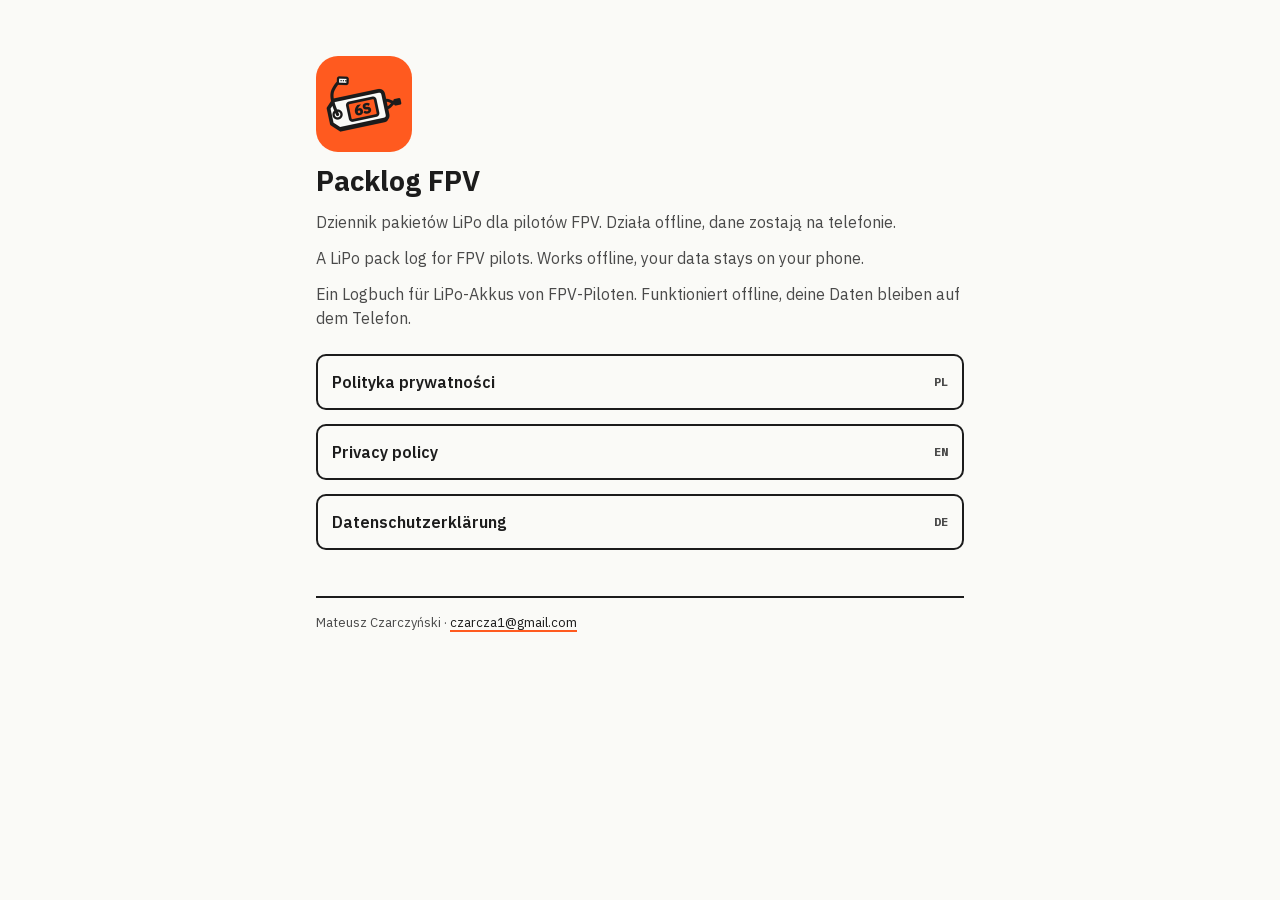
==== index.html @ f6e9d68c "feat: privacy policy in pl, en and de Co-Authored-By: Claude Opus 5.5 <noreply@anthropic.com>" ====
<!doctype html>
<html lang="en">
<head>
<meta charset="utf-8">
<meta name="viewport" content="width=device-width, initial-scale=1">
<meta name="color-scheme" content="light dark">
<title>Packlog FPV</title>
<meta name="description" content="A LiPo pack log for FPV pilots. Works offline, your data stays on your phone.">
<link rel="icon" type="image/png" href="assets/icon-64.png">
<link rel="apple-touch-icon" href="assets/icon-192.png">
<link rel="stylesheet" href="assets/style.css">

</head>
<body>
<main class="page">
<div class="hero"><img src="assets/icon-192.png" alt="Packlog FPV"><h1 style="margin: 0">Packlog FPV</h1><p lang="pl">Dziennik pakietów LiPo dla pilotów FPV. Działa offline, dane zostają na telefonie.</p><p lang="en">A LiPo pack log for FPV pilots. Works offline, your data stays on your phone.</p><p lang="de">Ein Logbuch für LiPo-Akkus von FPV-Piloten. Funktioniert offline, deine Daten bleiben auf dem Telefon.</p></div>
<ul class="links"><li><a href="privacy/pl/" hreflang="pl" lang="pl">Polityka prywatności<span>PL</span></a></li><li><a href="privacy/en/" hreflang="en" lang="en">Privacy policy<span>EN</span></a></li><li><a href="privacy/de/" hreflang="de" lang="de">Datenschutzerklärung<span>DE</span></a></li></ul>
<footer><p>Mateusz Czarczyński · <a href="mailto:czarcza1@gmail.com">czarcza1@gmail.com</a></p></footer>
</main>
</body>
</html>
---- assets/style.css ----
@import url(fonts.css);

:root {
	color-scheme: light dark;
	--bg: #FAFAF7;
	--surface: #FFFFFF;
	--muted: #F0F0EE;
	--text: #1C1C1C;
	--light: #4A4A4A;
	--border: #1C1C1C;
	--primary: #FF5A1F;
	--on-primary: #1C1C1C;
	--on-secondary: #FFFFFF;
}

@media (prefers-color-scheme: dark) {
	:root {
		--bg: #121212;
		--surface: #1C1C1C;
		--muted: #2A2A2A;
		--text: #F2F2EF;
		--light: #B5B5B0;
		--border: #E6E6E3;
		--on-primary: #141414;
		--on-secondary: #141414;
	}
}

* { box-sizing: border-box; }

body {
	margin: 0;
	background: var(--bg);
	color: var(--text);
	font-family: 'IBM Plex Sans', system-ui, -apple-system, sans-serif;
	font-size: 16px;
	line-height: 24px;
	-webkit-text-size-adjust: 100%;
}

.page { max-width: 680px; margin: 0 auto; padding: 24px 16px 48px; }

.top { display: flex; align-items: center; justify-content: space-between; gap: 12px; flex-wrap: wrap; }
.brand { display: inline-flex; align-items: center; gap: 10px; color: var(--text); text-decoration: none; font-size: 17px; line-height: 22px; font-weight: 600; }
.brand img { width: 40px; height: 40px; border-radius: 9px; }

.langs { display: flex; gap: 6px; }
.langs a, .langs span {
	display: inline-flex; align-items: center; height: 32px; padding: 0 10px; border: 2px solid var(--border); border-radius: 8px;
	font-family: 'IBM Plex Mono', ui-monospace, monospace; font-size: 12px; line-height: 16px; font-weight: 700; color: var(--text); text-decoration: none;
}
.langs span { background: var(--text); color: var(--bg); }

h1 { margin: 32px 0 4px; font-size: 28px; line-height: 34px; font-weight: 700; }
h2 { margin: 32px 0 8px; font-size: 20px; line-height: 26px; font-weight: 700; }
.meta { margin: 0; font-size: 13px; line-height: 16px; font-weight: 500; color: var(--light); }

.summary { margin: 24px 0 0; border: 2px solid var(--border); border-radius: 10px; overflow: hidden; }
.summary .bar {
	padding: 9px 12px; background: var(--primary); color: var(--on-primary);
	font-size: 12px; line-height: 16px; font-weight: 700; letter-spacing: 0.96px; text-transform: uppercase;
}
.summary p { margin: 0; padding: 12px 14px; font-weight: 600; }

p { margin: 0 0 12px; }
ul { margin: 0 0 12px; padding-left: 22px; }
li { margin: 0 0 6px; }
strong { font-weight: 600; }
a { color: var(--text); text-decoration-color: var(--primary); text-decoration-thickness: 2px; text-underline-offset: 3px; }

.links { display: flex; flex-direction: column; gap: 8px; margin: 24px 0 0; padding: 0; list-style: none; }
.links a {
	display: flex; align-items: center; justify-content: space-between; min-height: 56px; padding: 8px 14px;
	border: 2px solid var(--border); border-radius: 10px; text-decoration: none; font-weight: 600;
}
.links a span { font-family: 'IBM Plex Mono', ui-monospace, monospace; font-size: 12px; font-weight: 700; color: var(--light); }

.hero { display: flex; flex-direction: column; align-items: flex-start; gap: 12px; margin-top: 32px; }
.hero img { width: 96px; height: 96px; border-radius: 22px; }
.hero p { margin: 0; color: var(--light); }

footer { margin-top: 40px; padding-top: 16px; border-top: 2px solid var(--border); font-size: 13px; line-height: 18px; color: var(--light); }
footer p { margin: 0 0 4px; }
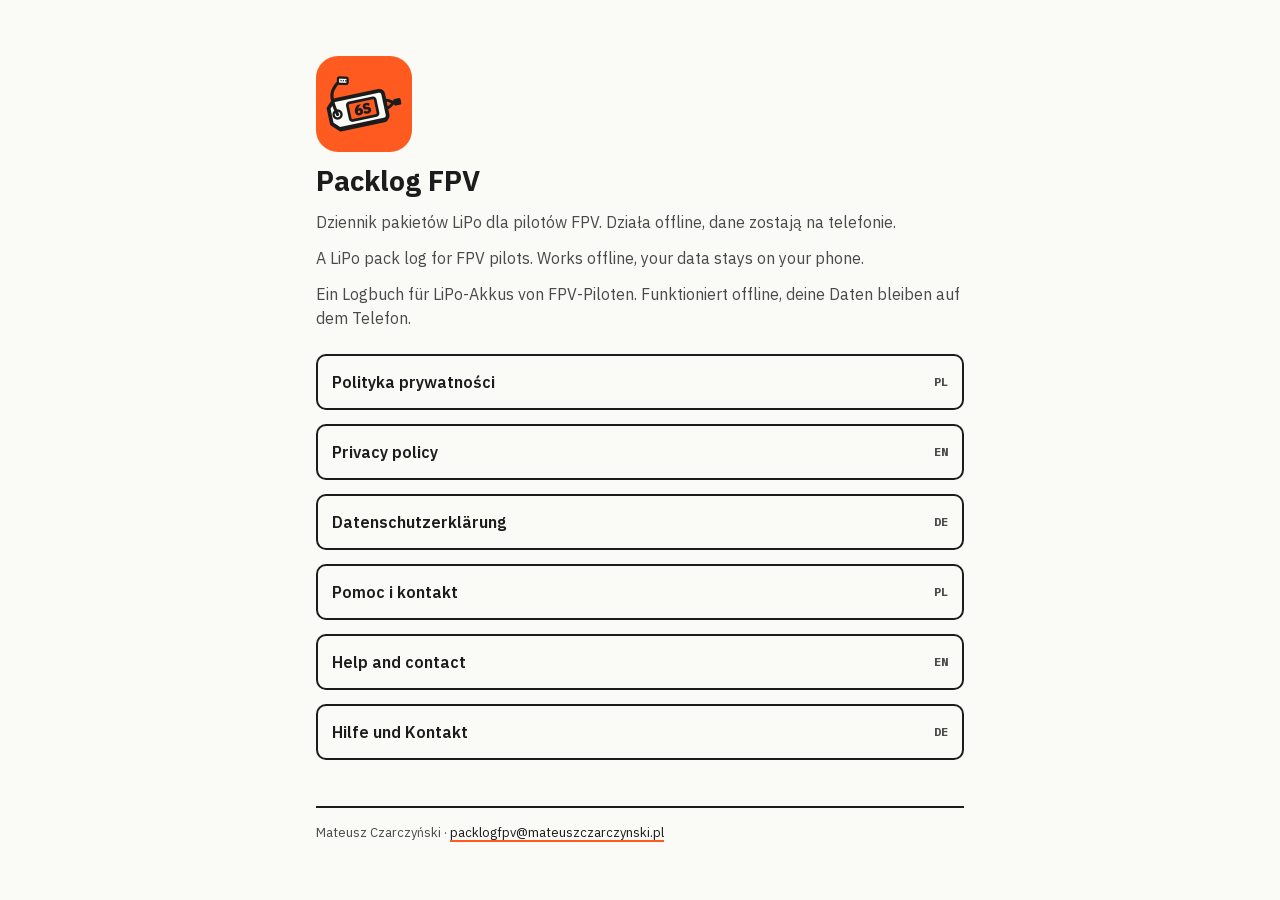
==== commit 9578a8f2: "feat: support page and the app's own contact address Co-Authored-By: Claude Opus 5.5 <noreply@anthro" ====
--- a/index.html
+++ b/index.html
@@ -14,8 +14,8 @@
 <body>
 <main class="page">
 <div class="hero"><img src="assets/icon-192.png" alt="Packlog FPV"><h1 style="margin: 0">Packlog FPV</h1><p lang="pl">Dziennik pakietów LiPo dla pilotów FPV. Działa offline, dane zostają na telefonie.</p><p lang="en">A LiPo pack log for FPV pilots. Works offline, your data stays on your phone.</p><p lang="de">Ein Logbuch für LiPo-Akkus von FPV-Piloten. Funktioniert offline, deine Daten bleiben auf dem Telefon.</p></div>
-<ul class="links"><li><a href="privacy/pl/" hreflang="pl" lang="pl">Polityka prywatności<span>PL</span></a></li><li><a href="privacy/en/" hreflang="en" lang="en">Privacy policy<span>EN</span></a></li><li><a href="privacy/de/" hreflang="de" lang="de">Datenschutzerklärung<span>DE</span></a></li></ul>
-<footer><p>Mateusz Czarczyński · <a href="mailto:czarcza1@gmail.com">czarcza1@gmail.com</a></p></footer>
+<ul class="links"><li><a href="privacy/pl/" hreflang="pl" lang="pl">Polityka prywatności<span>PL</span></a></li><li><a href="privacy/en/" hreflang="en" lang="en">Privacy policy<span>EN</span></a></li><li><a href="privacy/de/" hreflang="de" lang="de">Datenschutzerklärung<span>DE</span></a></li><li><a href="support/pl/" hreflang="pl" lang="pl">Pomoc i kontakt<span>PL</span></a></li><li><a href="support/en/" hreflang="en" lang="en">Help and contact<span>EN</span></a></li><li><a href="support/de/" hreflang="de" lang="de">Hilfe und Kontakt<span>DE</span></a></li></ul>
+<footer><p>Mateusz Czarczyński · <a href="mailto:packlogfpv@mateuszczarczynski.pl">packlogfpv@mateuszczarczynski.pl</a></p></footer>
 </main>
 </body>
 </html>
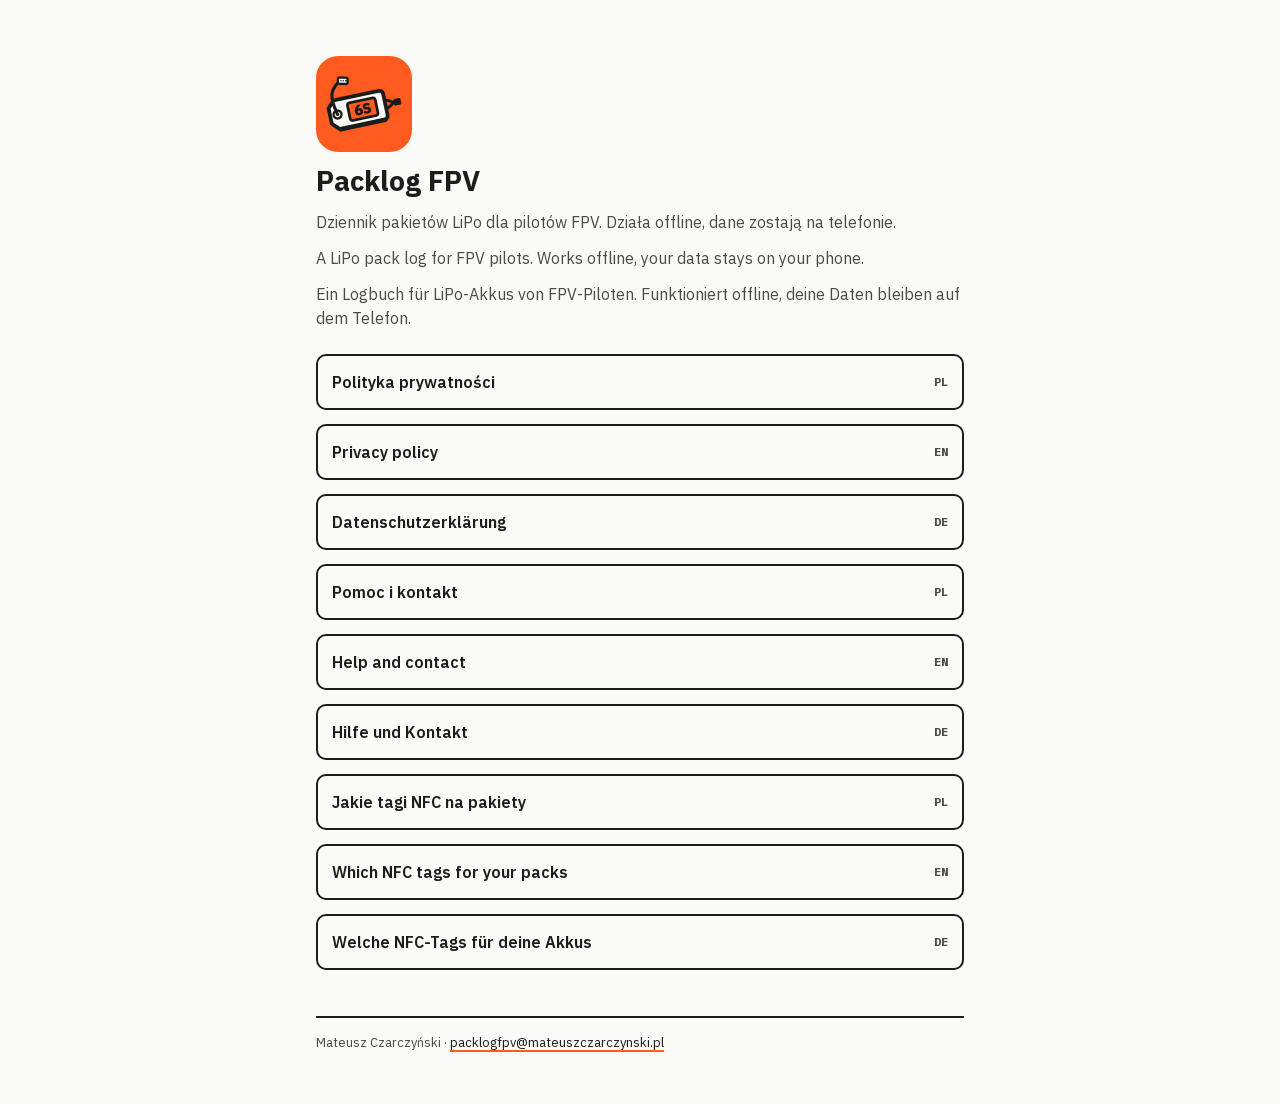
==== commit d4cac4f3: "feat: guide to NFC tags for packs, linked from support Co-Authored-By: Claude Opus 5.5 <noreply@anth" ====
--- a/index.html
+++ b/index.html
@@ -14,7 +14,7 @@
 <body>
 <main class="page">
 <div class="hero"><img src="assets/icon-192.png" alt="Packlog FPV"><h1 style="margin: 0">Packlog FPV</h1><p lang="pl">Dziennik pakietów LiPo dla pilotów FPV. Działa offline, dane zostają na telefonie.</p><p lang="en">A LiPo pack log for FPV pilots. Works offline, your data stays on your phone.</p><p lang="de">Ein Logbuch für LiPo-Akkus von FPV-Piloten. Funktioniert offline, deine Daten bleiben auf dem Telefon.</p></div>
-<ul class="links"><li><a href="privacy/pl/" hreflang="pl" lang="pl">Polityka prywatności<span>PL</span></a></li><li><a href="privacy/en/" hreflang="en" lang="en">Privacy policy<span>EN</span></a></li><li><a href="privacy/de/" hreflang="de" lang="de">Datenschutzerklärung<span>DE</span></a></li><li><a href="support/pl/" hreflang="pl" lang="pl">Pomoc i kontakt<span>PL</span></a></li><li><a href="support/en/" hreflang="en" lang="en">Help and contact<span>EN</span></a></li><li><a href="support/de/" hreflang="de" lang="de">Hilfe und Kontakt<span>DE</span></a></li></ul>
+<ul class="links"><li><a href="privacy/pl/" hreflang="pl" lang="pl">Polityka prywatności<span>PL</span></a></li><li><a href="privacy/en/" hreflang="en" lang="en">Privacy policy<span>EN</span></a></li><li><a href="privacy/de/" hreflang="de" lang="de">Datenschutzerklärung<span>DE</span></a></li><li><a href="support/pl/" hreflang="pl" lang="pl">Pomoc i kontakt<span>PL</span></a></li><li><a href="support/en/" hreflang="en" lang="en">Help and contact<span>EN</span></a></li><li><a href="support/de/" hreflang="de" lang="de">Hilfe und Kontakt<span>DE</span></a></li><li><a href="tags/pl/" hreflang="pl" lang="pl">Jakie tagi NFC na pakiety<span>PL</span></a></li><li><a href="tags/en/" hreflang="en" lang="en">Which NFC tags for your packs<span>EN</span></a></li><li><a href="tags/de/" hreflang="de" lang="de">Welche NFC-Tags für deine Akkus<span>DE</span></a></li></ul>
 <footer><p>Mateusz Czarczyński · <a href="mailto:packlogfpv@mateuszczarczynski.pl">packlogfpv@mateuszczarczynski.pl</a></p></footer>
 </main>
 </body>
